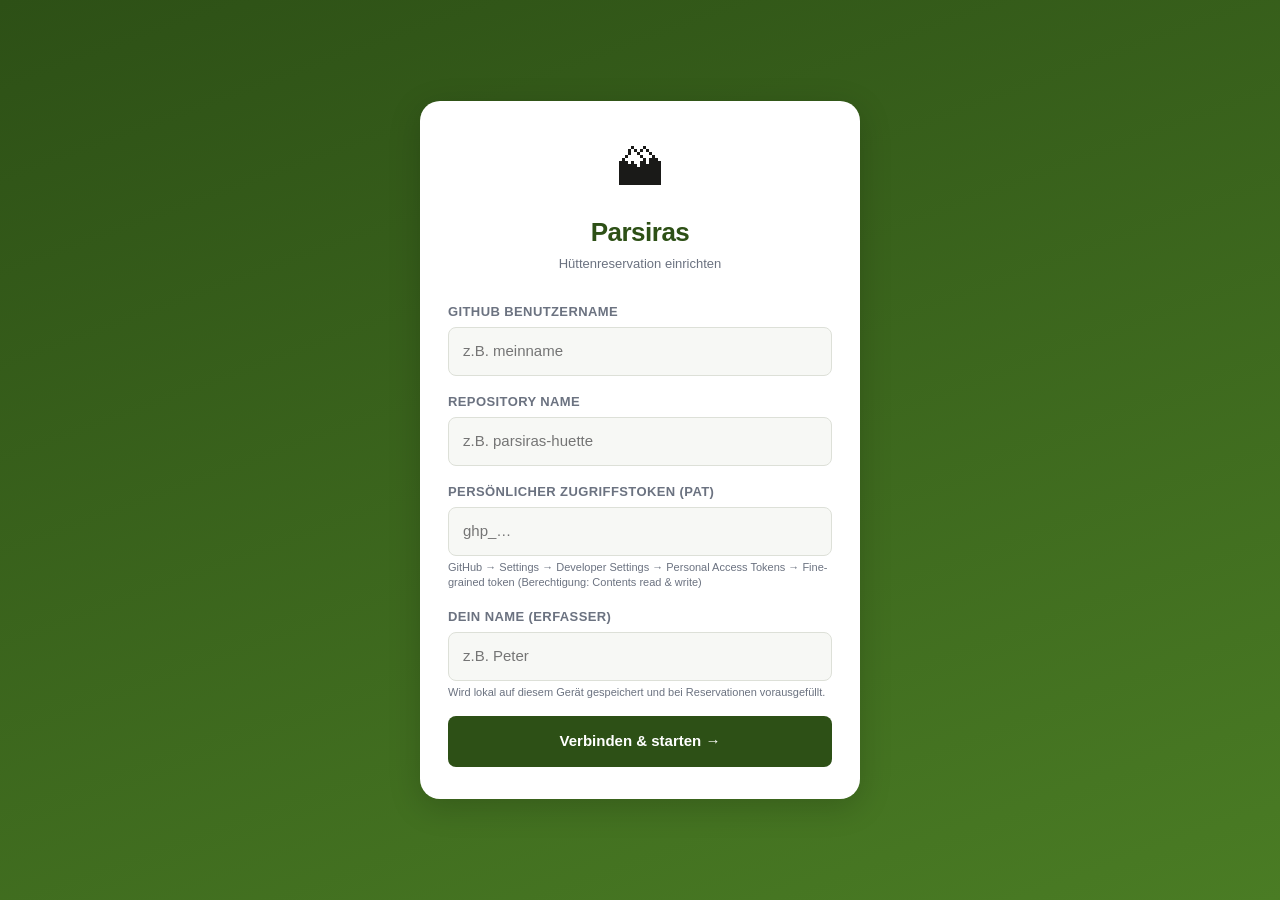
==== index.html @ 94d0643b "Add files via upload" ====
<!DOCTYPE html>
<html lang="de">
<head>
  <meta charset="UTF-8">
  <meta name="viewport" content="width=device-width, initial-scale=1.0, viewport-fit=cover">
  <title>Parsiras – Hüttenreservation</title>

  <!-- PWA -->
  <link rel="manifest" href="manifest.json">
  <meta name="theme-color" content="#2D5016">
  <meta name="apple-mobile-web-app-capable" content="yes">
  <meta name="apple-mobile-web-app-status-bar-style" content="black-translucent">
  <meta name="apple-mobile-web-app-title" content="Parsiras">

  <link rel="stylesheet" href="style.css">
</head>
<body>

<!-- ════════════════════════════════════════════
     SETUP SCREEN
════════════════════════════════════════════ -->
<div id="setup-screen">
  <div class="setup-card">
    <div class="setup-logo">
      <span class="logo-icon">🏔</span>
      <h1>Parsiras</h1>
      <p>Hüttenreservation einrichten</p>
    </div>

    <form id="setup-form">
      <div class="form-group">
        <label>GitHub Benutzername</label>
        <input id="setup-owner" type="text" placeholder="z.B. meinname" autocomplete="off" required>
      </div>
      <div class="form-group">
        <label>Repository Name</label>
        <input id="setup-repo" type="text" placeholder="z.B. parsiras-huette" autocomplete="off" required>
      </div>
      <div class="form-group">
        <label>Persönlicher Zugriffstoken (PAT)</label>
        <input id="setup-token" type="password" placeholder="ghp_…" autocomplete="off" required>
        <p class="form-hint">GitHub → Settings → Developer Settings → Personal Access Tokens → Fine-grained token (Berechtigung: Contents read &amp; write)</p>
      </div>
      <div class="form-group">
        <label>Dein Name (Erfasser)</label>
        <input id="setup-erfasser" type="text" placeholder="z.B. Peter" autocomplete="name" required>
        <p class="form-hint">Wird lokal auf diesem Gerät gespeichert und bei Reservationen vorausgefüllt.</p>
      </div>
      <button type="submit" class="btn-primary" style="margin-top:8px">Verbinden &amp; starten →</button>
    </form>
  </div>
</div>

<!-- ════════════════════════════════════════════
     MAIN APP
════════════════════════════════════════════ -->
<div id="main-app" class="hidden">

  <!-- Header -->
  <header class="app-header">
    <div>
      <div class="header-title">🏔 Parsiras</div>
      <div class="header-subtitle">Hüttenreservation</div>
    </div>
    <button id="btn-header-refresh" class="btn-refresh" aria-label="Daten aktualisieren">↻</button>
  </header>

  <!-- ── CALENDAR TAB ── -->
  <section id="tab-calendar" class="tab-content">
    <div class="cal-nav">
      <button id="cal-prev" class="btn-cal-nav" aria-label="Vorheriger Monat">‹</button>
      <span id="cal-header" class="cal-month-title"></span>
      <button id="cal-next" class="btn-cal-nav" aria-label="Nächster Monat">›</button>
    </div>

    <div id="cal-grid" class="cal-grid" role="grid" aria-label="Belegungskalender"></div>

    <div class="cal-legend">
      <div class="legend-item"><div class="legend-dot free"></div> Frei</div>
      <div class="legend-item"><div class="legend-dot booked"></div> Belegt</div>
      <div class="legend-item"><div class="legend-dot today"></div> Heute</div>
    </div>
  </section>

  <!-- ── NOTES TAB ── -->
  <section id="tab-notes" class="tab-content hidden">
    <div class="notes-toolbar">
      <button class="filter-btn active" data-filter="alle">Alle</button>
      <button class="filter-btn"        data-filter="offen">Offen</button>
      <button class="filter-btn"        data-filter="erledigt">Erledigt</button>
    </div>
    <div id="notes-list" class="notes-list"></div>
  </section>

  <!-- ── SETTINGS TAB ── -->
  <section id="tab-settings" class="tab-content hidden">

    <!-- Bevorstehende Reservationen -->
    <div class="settings-section">
      <div class="settings-section-title">Bevorstehende Reservationen</div>
      <div id="upcoming-list"></div>
    </div>

    <!-- Erfasser ändern -->
    <div class="settings-section" style="margin-top:20px">
      <div class="settings-section-title">Dein Name</div>
      <div class="settings-card">
        <div class="settings-row">
          <span class="settings-label">Aktuell</span>
          <span id="s-erfasser" class="settings-value"></span>
        </div>
        <div class="settings-inline">
          <input id="input-erfasser" type="text" placeholder="Neuer Name">
          <button id="btn-change-erfasser" class="btn-outline">Speichern</button>
        </div>
      </div>
    </div>

    <!-- GitHub Konfiguration -->
    <div class="settings-section" style="margin-top:20px">
      <div class="settings-section-title">GitHub Verbindung</div>
      <div class="settings-card">
        <div class="settings-row">
          <span class="settings-label">Benutzer</span>
          <span id="s-owner" class="settings-value"></span>
        </div>
        <div class="settings-row">
          <span class="settings-label">Repository</span>
          <span id="s-repo" class="settings-value"></span>
        </div>
      </div>
    </div>

    <!-- Aktionen -->
    <div class="settings-actions" style="margin-top:20px">
      <button id="btn-reload" class="btn-outline">↻ Daten neu laden</button>
      <button id="btn-reset"  class="btn-danger">Konfiguration zurücksetzen</button>
    </div>

    <p style="text-align:center;font-size:11px;color:var(--text-muted);padding:20px 16px 8px">
      Parsiras Hüttenreservation · Alle Daten werden in deinem GitHub Repository gespeichert.
    </p>
  </section>

  <!-- FABs -->
  <button id="fab-booking" class="fab" aria-label="Neue Reservation">+</button>
  <button id="fab-note"    class="fab hidden" aria-label="Neuer Notiz-Eintrag">+</button>

  <!-- Bottom Navigation -->
  <nav class="bottom-nav">
    <button class="nav-btn active" data-tab="calendar" aria-label="Kalender">
      <span class="nav-icon">📅</span>
      <span class="nav-label">Kalender</span>
    </button>
    <button class="nav-btn" data-tab="notes" aria-label="Notizen">
      <span class="nav-icon">📋</span>
      <span class="nav-label">Notizen</span>
    </button>
    <button class="nav-btn" data-tab="settings" aria-label="Übersicht">
      <span class="nav-icon">⚙️</span>
      <span class="nav-label">Übersicht</span>
    </button>
  </nav>
</div><!-- end #main-app -->

<!-- ════════════════════════════════════════════
     BOOKING MODAL
════════════════════════════════════════════ -->
<div id="booking-modal" class="modal hidden" role="dialog" aria-modal="true" aria-labelledby="bm-title">
  <div class="modal-sheet">
    <div class="modal-handle"></div>
    <div class="modal-header">
      <span id="bm-title" class="modal-title">Neue Reservation</span>
      <button id="bm-close" class="btn-modal-close" aria-label="Schliessen">✕</button>
    </div>

    <form id="booking-form">
      <div class="modal-body">
        <div class="date-row">
          <div class="form-group">
            <label for="bm-date-from">Von *</label>
            <input id="bm-date-from" type="date" required>
          </div>
          <div class="form-group">
            <label for="bm-date-to">Bis *</label>
            <input id="bm-date-to" type="date" required>
          </div>
        </div>

        <div class="form-group">
          <label for="bm-beleger">Beleger (wer kommt) *</label>
          <input id="bm-beleger" type="text" placeholder="Name oder Familie…" autocomplete="off" required>
        </div>

        <div class="form-group">
          <label for="bm-erfasser">Erfasst von *</label>
          <input id="bm-erfasser" type="text" placeholder="Dein Name" required>
          <p class="form-hint">Vorausgefüllt mit deinem gespeicherten Namen. Kann angepasst werden.</p>
        </div>

        <div class="form-group">
          <label for="bm-bemerkung">Bemerkung</label>
          <textarea id="bm-bemerkung" placeholder="z.B. Anzahl Personen, besondere Hinweise…"></textarea>
        </div>
      </div>

      <div class="modal-footer">
        <button type="button" id="bm-delete" class="btn-danger hidden">Löschen</button>
        <button type="submit" class="btn-primary">Speichern</button>
      </div>
    </form>
  </div>
</div>

<!-- ════════════════════════════════════════════
     NOTE MODAL
════════════════════════════════════════════ -->
<div id="note-modal" class="modal hidden" role="dialog" aria-modal="true" aria-labelledby="nm-title">
  <div class="modal-sheet">
    <div class="modal-handle"></div>
    <div class="modal-header">
      <span id="nm-title" class="modal-title">Neuer Eintrag</span>
      <button id="nm-close" class="btn-modal-close" aria-label="Schliessen">✕</button>
    </div>

    <form id="note-form">
      <div class="modal-body">
        <div class="form-group">
          <label for="nm-titel">Titel *</label>
          <input id="nm-titel" type="text" placeholder="Was muss gemacht/besorgt werden?" required>
        </div>

        <div class="form-group">
          <label>Kategorie</label>
          <div class="seg-control">
            <input type="radio" name="nm-kat" id="nm-kat-arbeiten" value="arbeiten" checked>
            <label for="nm-kat-arbeiten">🔧 Arbeiten</label>
            <input type="radio" name="nm-kat" id="nm-kat-einkauf" value="einkauf">
            <label for="nm-kat-einkauf">🛒 Einkauf</label>
            <input type="radio" name="nm-kat" id="nm-kat-sonstiges" value="sonstiges">
            <label for="nm-kat-sonstiges">📝 Sonstiges</label>
          </div>
        </div>

        <div class="form-group">
          <label>Priorität</label>
          <div class="seg-control">
            <input type="radio" name="nm-pri" id="nm-pri-hoch" value="hoch">
            <label for="nm-pri-hoch">! Hoch</label>
            <input type="radio" name="nm-pri" id="nm-pri-normal" value="normal" checked>
            <label for="nm-pri-normal">Normal</label>
            <input type="radio" name="nm-pri" id="nm-pri-niedrig" value="niedrig">
            <label for="nm-pri-niedrig">Niedrig</label>
          </div>
        </div>

        <div class="form-group">
          <label for="nm-beschreibung">Beschreibung</label>
          <textarea id="nm-beschreibung" placeholder="Weitere Details, Hinweise…"></textarea>
        </div>

        <div class="form-group">
          <label for="nm-erfasser">Erfasst von *</label>
          <input id="nm-erfasser" type="text" placeholder="Dein Name" required>
        </div>
      </div>

      <div class="modal-footer">
        <button type="button" id="nm-delete" class="btn-danger hidden">Löschen</button>
        <button type="submit" class="btn-primary">Speichern</button>
      </div>
    </form>
  </div>
</div>

<!-- ════════════════════════════════════════════
     LOADING & TOAST
════════════════════════════════════════════ -->
<div id="loading" class="hidden" role="status" aria-live="polite">
  <div class="spinner"></div>
  <div class="loading-text">Bitte warten…</div>
</div>

<div id="toast" class="toast" role="alert" aria-live="assertive"></div>

<script src="app.js"></script>
</body>
</html>
---- style.css ----
/* ============================================================
   Parsiras – Hüttenreservation
   ============================================================ */

:root {
  --green:      #2D5016;
  --green-mid:  #3D6B1F;
  --green-lite: #EAF2E0;
  --red:        #C0392B;
  --red-lite:   #FDECEA;
  --amber:      #E67E22;
  --amber-lite: #FEF3E0;
  --blue:       #2471A3;
  --blue-lite:  #E8F4FB;
  --gray:       #6B7280;
  --gray-lite:  #F3F4F6;

  --bg:         #F7F8F5;
  --surface:    #FFFFFF;
  --border:     #DDE0D8;
  --text:       #1A1A18;
  --text-muted: #6B7280;

  --radius:     12px;
  --radius-sm:  8px;
  --shadow:     0 2px 8px rgba(0,0,0,.10);
  --shadow-lg:  0 8px 32px rgba(0,0,0,.18);

  --nav-h:      64px;
  --header-h:   56px;
}

/* ── Reset ── */
*, *::before, *::after { box-sizing: border-box; margin: 0; padding: 0; }
html, body { height: 100%; }
body {
  font-family: -apple-system, BlinkMacSystemFont, 'Segoe UI', Helvetica, Arial, sans-serif;
  background: var(--bg);
  color: var(--text);
  font-size: 15px;
  line-height: 1.5;
  -webkit-font-smoothing: antialiased;
}
button { font: inherit; cursor: pointer; border: none; background: none; }
input, select, textarea { font: inherit; }

.hidden { display: none !important; }

/* ── Setup Screen ── */
#setup-screen {
  min-height: 100dvh;
  display: flex;
  align-items: center;
  justify-content: center;
  padding: 24px 20px;
  background: linear-gradient(160deg, var(--green) 0%, #4A7C24 100%);
}

.setup-card {
  background: var(--surface);
  border-radius: 20px;
  padding: 32px 28px;
  width: 100%;
  max-width: 440px;
  box-shadow: var(--shadow-lg);
}

.setup-logo {
  text-align: center;
  margin-bottom: 28px;
}
.setup-logo .logo-icon {
  font-size: 48px;
  display: block;
  margin-bottom: 8px;
}
.setup-logo h1 {
  font-size: 26px;
  font-weight: 700;
  color: var(--green);
  letter-spacing: -.5px;
}
.setup-logo p {
  color: var(--text-muted);
  font-size: 13px;
  margin-top: 2px;
}

.form-group { margin-bottom: 16px; }
.form-group label {
  display: block;
  font-size: 13px;
  font-weight: 600;
  color: var(--text-muted);
  margin-bottom: 6px;
  text-transform: uppercase;
  letter-spacing: .4px;
}
.form-group input,
.form-group select,
.form-group textarea {
  width: 100%;
  padding: 12px 14px;
  border: 1.5px solid var(--border);
  border-radius: var(--radius-sm);
  background: var(--bg);
  color: var(--text);
  transition: border-color .15s;
}
.form-group input:focus,
.form-group select:focus,
.form-group textarea:focus {
  outline: none;
  border-color: var(--green-mid);
}
.form-group textarea { resize: vertical; min-height: 72px; }
.form-hint {
  font-size: 11px;
  color: var(--text-muted);
  margin-top: 4px;
  line-height: 1.4;
}

/* ── Buttons ── */
.btn-primary {
  display: block;
  width: 100%;
  padding: 14px;
  background: var(--green);
  color: #fff;
  border-radius: var(--radius-sm);
  font-size: 15px;
  font-weight: 600;
  text-align: center;
  transition: background .15s, transform .1s;
}
.btn-primary:active { background: var(--green-mid); transform: scale(.98); }

.btn-danger {
  padding: 12px 20px;
  background: var(--red-lite);
  color: var(--red);
  border-radius: var(--radius-sm);
  font-weight: 600;
  font-size: 14px;
  transition: background .15s;
}
.btn-danger:active { background: #f5c6c3; }

.btn-secondary {
  padding: 12px 20px;
  background: var(--gray-lite);
  color: var(--text);
  border-radius: var(--radius-sm);
  font-weight: 600;
  font-size: 14px;
}

.btn-outline {
  display: inline-block;
  padding: 10px 16px;
  border: 1.5px solid var(--border);
  border-radius: var(--radius-sm);
  font-size: 14px;
  font-weight: 500;
  color: var(--text);
  background: var(--surface);
  transition: border-color .15s;
}
.btn-outline:active { background: var(--gray-lite); }

/* ── Main App Layout ── */
#main-app {
  display: flex;
  flex-direction: column;
  height: 100dvh;
}

/* ── Header ── */
.app-header {
  height: var(--header-h);
  background: var(--green);
  display: flex;
  align-items: center;
  justify-content: space-between;
  padding: 0 16px;
  flex-shrink: 0;
  box-shadow: 0 2px 8px rgba(0,0,0,.2);
}
.header-title {
  color: #fff;
  font-size: 20px;
  font-weight: 700;
  letter-spacing: -.3px;
}
.header-subtitle {
  color: rgba(255,255,255,.7);
  font-size: 11px;
  margin-top: 1px;
}
.btn-refresh {
  color: rgba(255,255,255,.85);
  font-size: 20px;
  padding: 8px;
  border-radius: 50%;
  transition: background .15s;
}
.btn-refresh:active { background: rgba(255,255,255,.15); }

/* ── Tab Content ── */
.tab-content {
  flex: 1;
  overflow-y: auto;
  padding-bottom: calc(var(--nav-h) + 16px);
}

/* ── Bottom Navigation ── */
.bottom-nav {
  height: var(--nav-h);
  background: var(--surface);
  border-top: 1px solid var(--border);
  display: flex;
  align-items: center;
  flex-shrink: 0;
  box-shadow: 0 -2px 8px rgba(0,0,0,.06);
}
.nav-btn {
  flex: 1;
  display: flex;
  flex-direction: column;
  align-items: center;
  gap: 3px;
  padding: 8px 4px;
  color: var(--text-muted);
  transition: color .15s;
}
.nav-btn .nav-icon { font-size: 22px; line-height: 1; }
.nav-btn .nav-label { font-size: 11px; font-weight: 500; }
.nav-btn.active { color: var(--green); }

/* ── Calendar Tab ── */
.cal-nav {
  display: flex;
  align-items: center;
  justify-content: space-between;
  padding: 16px 20px 12px;
}
.cal-month-title {
  font-size: 18px;
  font-weight: 700;
}
.btn-cal-nav {
  width: 36px;
  height: 36px;
  border-radius: 50%;
  background: var(--gray-lite);
  font-size: 18px;
  display: flex;
  align-items: center;
  justify-content: center;
  color: var(--text);
  transition: background .15s;
}
.btn-cal-nav:active { background: var(--border); }

.cal-grid {
  display: grid;
  grid-template-columns: repeat(7, 1fr);
  gap: 2px;
  padding: 0 10px;
}

.cal-header-cell {
  text-align: center;
  font-size: 11px;
  font-weight: 700;
  color: var(--text-muted);
  padding: 4px 0 8px;
  text-transform: uppercase;
  letter-spacing: .5px;
}

.cal-cell {
  aspect-ratio: 1;
  display: flex;
  flex-direction: column;
  align-items: center;
  justify-content: center;
  border-radius: var(--radius-sm);
  cursor: pointer;
  position: relative;
  padding: 2px;
  transition: background .1s;
  gap: 1px;
}
.cal-cell:not(.empty):not(.past):active { background: var(--green-lite); }
.cal-cell.empty { cursor: default; }
.cal-cell.past { opacity: .45; cursor: default; }
.cal-cell.past.booked { opacity: .6; cursor: pointer; }

.cal-num {
  font-size: 14px;
  font-weight: 500;
  line-height: 1;
}
.cal-cell.today .cal-num {
  background: var(--green);
  color: #fff;
  width: 26px;
  height: 26px;
  border-radius: 50%;
  display: flex;
  align-items: center;
  justify-content: center;
  font-weight: 700;
}
.cal-cell.booked {
  background: var(--green-lite);
  border: 1.5px solid #b8d89a;
}
.cal-cell.booked .cal-num { color: var(--green); font-weight: 700; }
.cal-booking-label {
  font-size: 9px;
  font-weight: 600;
  color: var(--green-mid);
  text-overflow: ellipsis;
  overflow: hidden;
  white-space: nowrap;
  max-width: 100%;
  text-align: center;
}

/* Calendar legend */
.cal-legend {
  display: flex;
  gap: 16px;
  padding: 12px 20px 4px;
  justify-content: center;
}
.legend-item {
  display: flex;
  align-items: center;
  gap: 5px;
  font-size: 11px;
  color: var(--text-muted);
}
.legend-dot {
  width: 10px;
  height: 10px;
  border-radius: 3px;
}
.legend-dot.free { background: var(--bg); border: 1.5px solid var(--border); }
.legend-dot.booked { background: var(--green-lite); border: 1.5px solid #b8d89a; }
.legend-dot.today { background: var(--green); border-radius: 50%; }

/* ── FAB ── */
.fab {
  position: fixed;
  bottom: calc(var(--nav-h) + 16px);
  right: 20px;
  width: 56px;
  height: 56px;
  border-radius: 50%;
  background: var(--green);
  color: #fff;
  font-size: 26px;
  display: flex;
  align-items: center;
  justify-content: center;
  box-shadow: 0 4px 16px rgba(45,80,22,.4);
  z-index: 100;
  transition: transform .15s, box-shadow .15s;
}
.fab:active { transform: scale(.92); box-shadow: 0 2px 8px rgba(45,80,22,.3); }

/* ── Notes Tab ── */
.notes-toolbar {
  padding: 14px 16px 10px;
  display: flex;
  gap: 8px;
  align-items: center;
}
.filter-btn {
  padding: 7px 14px;
  border-radius: 20px;
  font-size: 13px;
  font-weight: 500;
  background: var(--gray-lite);
  color: var(--text-muted);
  border: 1.5px solid transparent;
  transition: all .15s;
}
.filter-btn.active {
  background: var(--green-lite);
  color: var(--green);
  border-color: #b8d89a;
}

.notes-list {
  padding: 4px 16px;
  display: flex;
  flex-direction: column;
  gap: 8px;
}

.notes-group-label {
  font-size: 11px;
  font-weight: 700;
  text-transform: uppercase;
  letter-spacing: .6px;
  color: var(--text-muted);
  padding: 12px 0 4px;
}
.notes-group-label.done-label { color: var(--gray); }

.note-card {
  display: flex;
  background: var(--surface);
  border-radius: var(--radius);
  box-shadow: var(--shadow);
  overflow: hidden;
  border-left: 4px solid var(--border);
  transition: opacity .2s;
}
.note-card.done { opacity: .6; }
.note-card.arbeiten { border-left-color: var(--amber); }
.note-card.einkauf   { border-left-color: var(--blue); }
.note-card.sonstiges { border-left-color: var(--gray); }

.note-left {
  display: flex;
  align-items: flex-start;
  padding: 14px 4px 14px 10px;
}
.note-check {
  width: 24px;
  height: 24px;
  border-radius: 50%;
  border: 2px solid var(--border);
  display: flex;
  align-items: center;
  justify-content: center;
  font-size: 13px;
  color: var(--green);
  flex-shrink: 0;
  transition: all .15s;
}
.note-check.checked {
  background: var(--green-lite);
  border-color: var(--green-mid);
}
.note-check:active { transform: scale(.9); }

.note-body {
  flex: 1;
  padding: 12px 12px 12px 8px;
  cursor: pointer;
}
.note-title {
  font-size: 15px;
  font-weight: 600;
  line-height: 1.3;
  display: flex;
  align-items: center;
  gap: 6px;
}
.priority-badge {
  display: inline-flex;
  align-items: center;
  justify-content: center;
  width: 18px;
  height: 18px;
  background: var(--red);
  color: #fff;
  border-radius: 50%;
  font-size: 11px;
  font-weight: 700;
  flex-shrink: 0;
}
.note-desc {
  font-size: 13px;
  color: var(--text-muted);
  margin-top: 3px;
  line-height: 1.4;
}
.note-footer {
  display: flex;
  align-items: center;
  gap: 8px;
  margin-top: 8px;
}
.cat-badge {
  font-size: 11px;
  font-weight: 600;
  padding: 2px 8px;
  border-radius: 10px;
}
.cat-badge.cat-arbeiten { background: var(--amber-lite); color: var(--amber); }
.cat-badge.cat-einkauf   { background: var(--blue-lite);  color: var(--blue); }
.cat-badge.cat-sonstiges { background: var(--gray-lite);  color: var(--gray); }

.note-meta-text {
  font-size: 11px;
  color: var(--text-muted);
}

/* ── Settings Tab ── */
.settings-section {
  margin: 16px 16px 0;
}
.settings-section-title {
  font-size: 11px;
  font-weight: 700;
  text-transform: uppercase;
  letter-spacing: .6px;
  color: var(--text-muted);
  padding: 0 4px 8px;
}
.settings-card {
  background: var(--surface);
  border-radius: var(--radius);
  box-shadow: var(--shadow);
  overflow: hidden;
}
.settings-row {
  display: flex;
  align-items: center;
  justify-content: space-between;
  padding: 14px 16px;
  border-bottom: 1px solid var(--border);
  gap: 12px;
}
.settings-row:last-child { border-bottom: none; }
.settings-label {
  font-size: 13px;
  font-weight: 600;
  color: var(--text-muted);
  text-transform: uppercase;
  letter-spacing: .3px;
  flex-shrink: 0;
}
.settings-value {
  font-size: 15px;
  font-weight: 500;
  text-align: right;
  overflow: hidden;
  text-overflow: ellipsis;
  white-space: nowrap;
  max-width: 55%;
}

.settings-inline {
  display: flex;
  gap: 8px;
  padding: 12px 16px;
  align-items: center;
}
.settings-inline input {
  flex: 1;
  padding: 10px 12px;
  border: 1.5px solid var(--border);
  border-radius: var(--radius-sm);
  background: var(--bg);
}
.settings-inline input:focus { outline: none; border-color: var(--green-mid); }

.settings-actions {
  padding: 16px;
  display: flex;
  flex-direction: column;
  gap: 10px;
}

/* ── Modal ── */
.modal {
  position: fixed;
  inset: 0;
  background: rgba(0,0,0,.5);
  z-index: 200;
  display: flex;
  align-items: flex-end;
  padding: 0;
}
.modal-sheet {
  background: var(--surface);
  border-radius: 20px 20px 0 0;
  width: 100%;
  max-height: 92dvh;
  overflow-y: auto;
  padding: 0 0 env(safe-area-inset-bottom, 16px);
}
.modal-header {
  position: sticky;
  top: 0;
  background: var(--surface);
  display: flex;
  align-items: center;
  justify-content: space-between;
  padding: 16px 20px 12px;
  border-bottom: 1px solid var(--border);
  z-index: 1;
}
.modal-handle {
  width: 36px;
  height: 4px;
  background: var(--border);
  border-radius: 2px;
  margin: 10px auto 0;
}
.modal-title { font-size: 17px; font-weight: 700; }
.btn-modal-close {
  width: 30px;
  height: 30px;
  border-radius: 50%;
  background: var(--gray-lite);
  font-size: 16px;
  display: flex;
  align-items: center;
  justify-content: center;
  color: var(--text-muted);
}

.modal-body { padding: 20px; }
.modal-footer {
  display: flex;
  gap: 10px;
  padding: 12px 20px 20px;
  border-top: 1px solid var(--border);
}
.modal-footer .btn-primary { flex: 1; }
.modal-footer .btn-danger { flex-shrink: 0; }

/* Segment control for kategorie / priorität */
.seg-control {
  display: flex;
  gap: 0;
  border: 1.5px solid var(--border);
  border-radius: var(--radius-sm);
  overflow: hidden;
  background: var(--bg);
}
.seg-control input[type="radio"] { display: none; }
.seg-control label {
  flex: 1;
  text-align: center;
  padding: 10px 4px;
  font-size: 13px;
  font-weight: 500;
  cursor: pointer;
  border-right: 1px solid var(--border);
  color: var(--text-muted);
  transition: all .15s;
}
.seg-control label:last-of-type { border-right: none; }
.seg-control input[type="radio"]:checked + label {
  background: var(--green);
  color: #fff;
  font-weight: 700;
}

/* Date range row */
.date-row { display: flex; gap: 10px; }
.date-row .form-group { flex: 1; }

/* ── Loading Overlay ── */
#loading {
  position: fixed;
  inset: 0;
  background: rgba(255,255,255,.75);
  z-index: 500;
  display: flex;
  flex-direction: column;
  align-items: center;
  justify-content: center;
  gap: 12px;
}
.spinner {
  width: 36px;
  height: 36px;
  border: 3px solid var(--border);
  border-top-color: var(--green);
  border-radius: 50%;
  animation: spin .7s linear infinite;
}
@keyframes spin { to { transform: rotate(360deg); } }
.loading-text { font-size: 13px; color: var(--text-muted); font-weight: 500; }

/* ── Toast ── */
#toast {
  position: fixed;
  bottom: calc(var(--nav-h) + 12px);
  left: 50%;
  transform: translateX(-50%) translateY(20px);
  background: var(--text);
  color: #fff;
  padding: 10px 18px;
  border-radius: 20px;
  font-size: 13px;
  font-weight: 500;
  white-space: nowrap;
  z-index: 600;
  opacity: 0;
  transition: all .3s;
  pointer-events: none;
  max-width: 90vw;
  white-space: normal;
  text-align: center;
}
#toast.show { opacity: 1; transform: translateX(-50%) translateY(0); }
#toast.success { background: var(--green); }
#toast.error   { background: var(--red); }

/* ── Empty State ── */
.empty-state {
  text-align: center;
  padding: 48px 20px;
  color: var(--text-muted);
}
.empty-icon { font-size: 48px; margin-bottom: 12px; }
.empty-state p { font-size: 15px; font-weight: 500; }
.empty-state small { font-size: 13px; display: block; margin-top: 4px; }

/* ── Booking list in settings ── */
.upcoming-section { padding: 0 16px; margin-top: 16px; }
.booking-item {
  background: var(--surface);
  border-radius: var(--radius);
  padding: 14px 16px;
  margin-bottom: 8px;
  box-shadow: var(--shadow);
  border-left: 4px solid var(--green);
}
.booking-item-dates { font-size: 13px; color: var(--text-muted); }
.booking-item-name  { font-size: 15px; font-weight: 600; margin-top: 2px; }
.booking-item-meta  { font-size: 12px; color: var(--text-muted); margin-top: 4px; }

/* ── Responsive – tablet ── */
@media (min-width: 540px) {
  .setup-card { box-shadow: var(--shadow-lg); }
  .cal-grid { padding: 0 20px; gap: 4px; }
  .cal-num { font-size: 16px; }
}
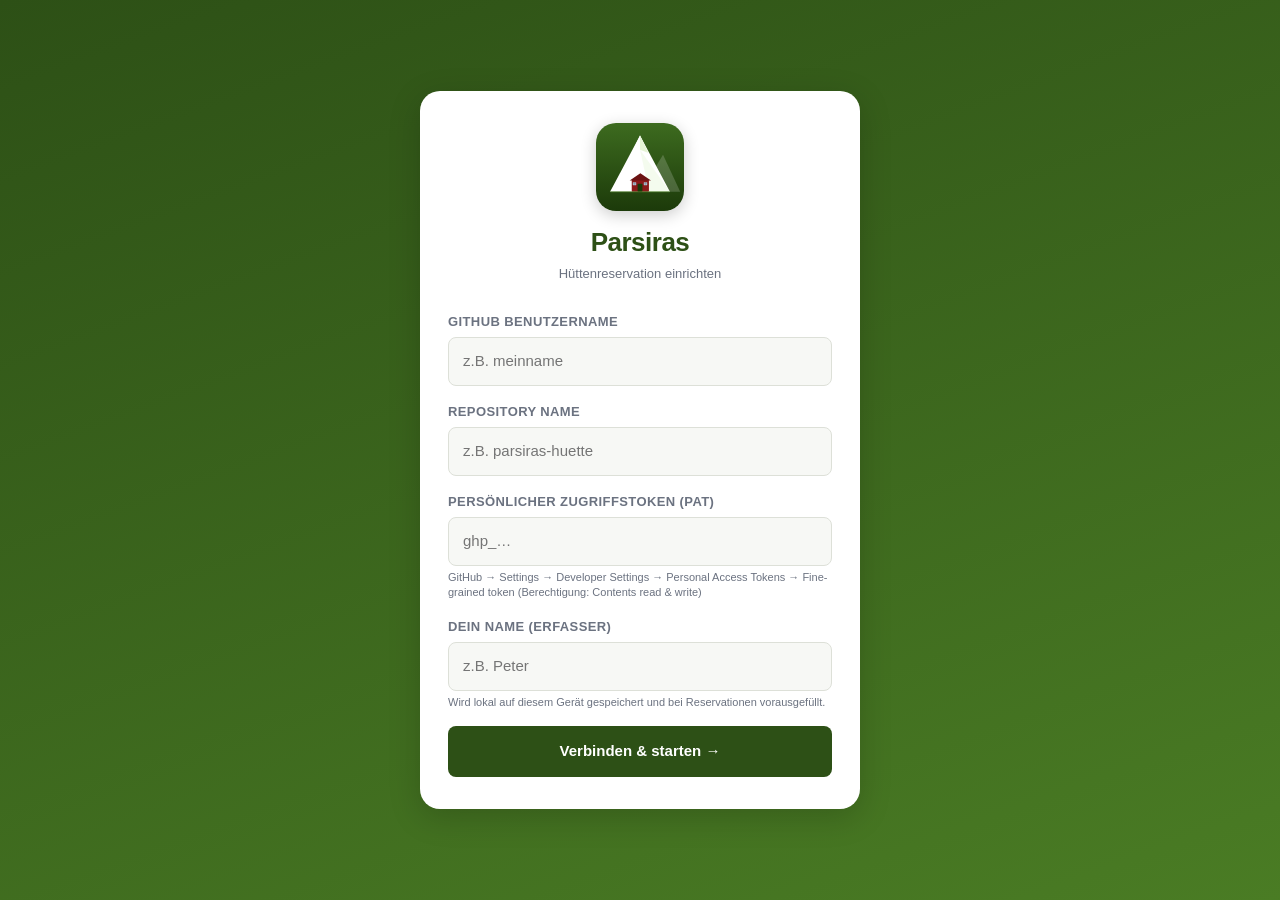
==== commit 5048bc80: "Add files via upload" ====
--- a/index.html
+++ b/index.html
@@ -22,7 +22,7 @@
 <div id="setup-screen">
   <div class="setup-card">
     <div class="setup-logo">
-      <span class="logo-icon">🏔</span>
+      <img src="icons/icon.svg" alt="Parsiras Icon" class="logo-img">
       <h1>Parsiras</h1>
       <p>Hüttenreservation einrichten</p>
     </div>
@@ -274,6 +274,14 @@
 </div>
 
 <!-- ════════════════════════════════════════════
+     UPDATE BANNER
+════════════════════════════════════════════ -->
+<div id="update-banner" class="update-banner hidden" role="alert">
+  <span>🔄 Update verfügbar</span>
+  <button id="update-btn">Jetzt laden</button>
+</div>
+
+<!-- ════════════════════════════════════════════
      LOADING & TOAST
 ════════════════════════════════════════════ -->
 <div id="loading" class="hidden" role="status" aria-live="polite">
--- a/style.css
+++ b/style.css
@@ -28,11 +28,17 @@
 
   --nav-h:      64px;
   --header-h:   56px;
+
+  /* Safe area für iPhone Notch / Dynamic Island / Android */
+  --safe-top:    env(safe-area-inset-top, 0px);
+  --safe-bottom: env(safe-area-inset-bottom, 0px);
+  --safe-left:   env(safe-area-inset-left, 0px);
+  --safe-right:  env(safe-area-inset-right, 0px);
 }
 
 /* ── Reset ── */
 *, *::before, *::after { box-sizing: border-box; margin: 0; padding: 0; }
-html, body { height: 100%; }
+html, body { height: 100%; max-width: 100%; overflow-x: hidden; }
 body {
   font-family: -apple-system, BlinkMacSystemFont, 'Segoe UI', Helvetica, Arial, sans-serif;
   background: var(--bg);
@@ -40,6 +46,7 @@
   font-size: 15px;
   line-height: 1.5;
   -webkit-font-smoothing: antialiased;
+  overflow-x: hidden;
 }
 button { font: inherit; cursor: pointer; border: none; background: none; }
 input, select, textarea { font: inherit; }
@@ -52,7 +59,8 @@
   display: flex;
   align-items: center;
   justify-content: center;
-  padding: 24px 20px;
+  padding: calc(env(safe-area-inset-top, 0px) + 24px) 20px
+           calc(env(safe-area-inset-bottom, 0px) + 24px);
   background: linear-gradient(160deg, var(--green) 0%, #4A7C24 100%);
 }
 
@@ -69,10 +77,13 @@
   text-align: center;
   margin-bottom: 28px;
 }
-.setup-logo .logo-icon {
-  font-size: 48px;
+.setup-logo .logo-img {
+  width: 88px;
+  height: 88px;
+  border-radius: 20px;
   display: block;
-  margin-bottom: 8px;
+  margin: 0 auto 12px;
+  box-shadow: 0 4px 16px rgba(0,0,0,.2);
 }
 .setup-logo h1 {
   font-size: 26px;
@@ -174,16 +185,19 @@
   display: flex;
   flex-direction: column;
   height: 100dvh;
+  width: 100%;
+  max-width: 100%;
+  overflow-x: hidden;
 }
 
 /* ── Header ── */
 .app-header {
-  height: var(--header-h);
   background: var(--green);
   display: flex;
-  align-items: center;
+  align-items: flex-end;
   justify-content: space-between;
-  padding: 0 16px;
+  padding: calc(env(safe-area-inset-top, 0px) + 10px) 16px 10px;
+  min-height: calc(var(--header-h) + env(safe-area-inset-top, 0px));
   flex-shrink: 0;
   box-shadow: 0 2px 8px rgba(0,0,0,.2);
 }
@@ -211,18 +225,22 @@
 .tab-content {
   flex: 1;
   overflow-y: auto;
-  padding-bottom: calc(var(--nav-h) + 16px);
+  overflow-x: hidden;
+  padding-bottom: calc(var(--nav-h) + env(safe-area-inset-bottom, 0px) + 16px);
+  width: 100%;
+  max-width: 100%;
 }
 
 /* ── Bottom Navigation ── */
 .bottom-nav {
-  height: var(--nav-h);
   background: var(--surface);
   border-top: 1px solid var(--border);
   display: flex;
   align-items: center;
   flex-shrink: 0;
   box-shadow: 0 -2px 8px rgba(0,0,0,.06);
+  padding-bottom: env(safe-area-inset-bottom, 0px);
+  min-height: var(--nav-h);
 }
 .nav-btn {
   flex: 1;
@@ -265,9 +283,13 @@
 
 .cal-grid {
   display: grid;
-  grid-template-columns: repeat(7, 1fr);
+  grid-template-columns: repeat(7, minmax(0, 1fr));
   gap: 2px;
-  padding: 0 10px;
+  padding: 0 12px;
+  width: 100%;
+  max-width: 100%;
+  overflow: hidden;
+  box-sizing: border-box;
 }
 
 .cal-header-cell {
@@ -278,6 +300,8 @@
   padding: 4px 0 8px;
   text-transform: uppercase;
   letter-spacing: .5px;
+  min-width: 0;
+  overflow: hidden;
 }
 
 .cal-cell {
@@ -292,6 +316,9 @@
   padding: 2px;
   transition: background .1s;
   gap: 1px;
+  min-width: 0;
+  overflow: hidden;
+  width: 100%;
 }
 .cal-cell:not(.empty):not(.past):active { background: var(--green-lite); }
 .cal-cell.empty { cursor: default; }
@@ -326,8 +353,10 @@
   text-overflow: ellipsis;
   overflow: hidden;
   white-space: nowrap;
+  width: 100%;
   max-width: 100%;
   text-align: center;
+  display: block;
 }
 
 /* Calendar legend */
@@ -356,8 +385,8 @@
 /* ── FAB ── */
 .fab {
   position: fixed;
-  bottom: calc(var(--nav-h) + 16px);
-  right: 20px;
+  bottom: calc(var(--nav-h) + env(safe-area-inset-bottom, 0px) + 16px);
+  right: max(20px, env(safe-area-inset-right, 20px));
   width: 56px;
   height: 56px;
   border-radius: 50%;
@@ -585,9 +614,11 @@
   background: var(--surface);
   border-radius: 20px 20px 0 0;
   width: 100%;
+  max-width: 100vw;
   max-height: 92dvh;
   overflow-y: auto;
-  padding: 0 0 env(safe-area-inset-bottom, 16px);
+  overflow-x: hidden;
+  padding: 0 0 max(16px, env(safe-area-inset-bottom, 16px));
 }
 .modal-header {
   position: sticky;
@@ -661,6 +692,39 @@
 /* Date range row */
 .date-row { display: flex; gap: 10px; }
 .date-row .form-group { flex: 1; }
+
+/* ── Update Banner ── */
+.update-banner {
+  position: fixed;
+  top: calc(var(--header-h) + env(safe-area-inset-top, 0px) + 8px);
+  left: 16px;
+  right: 16px;
+  background: var(--green);
+  color: #fff;
+  border-radius: var(--radius);
+  padding: 12px 16px;
+  display: flex;
+  align-items: center;
+  justify-content: space-between;
+  gap: 12px;
+  z-index: 300;
+  box-shadow: var(--shadow-lg);
+  animation: slideDown .3s ease;
+}
+.update-banner button {
+  background: #fff;
+  color: var(--green);
+  padding: 7px 16px;
+  border-radius: 20px;
+  font-weight: 700;
+  font-size: 13px;
+  white-space: nowrap;
+  flex-shrink: 0;
+}
+@keyframes slideDown {
+  from { transform: translateY(-20px); opacity: 0; }
+  to   { transform: translateY(0);     opacity: 1; }
+}
 
 /* ── Loading Overlay ── */
 #loading {
